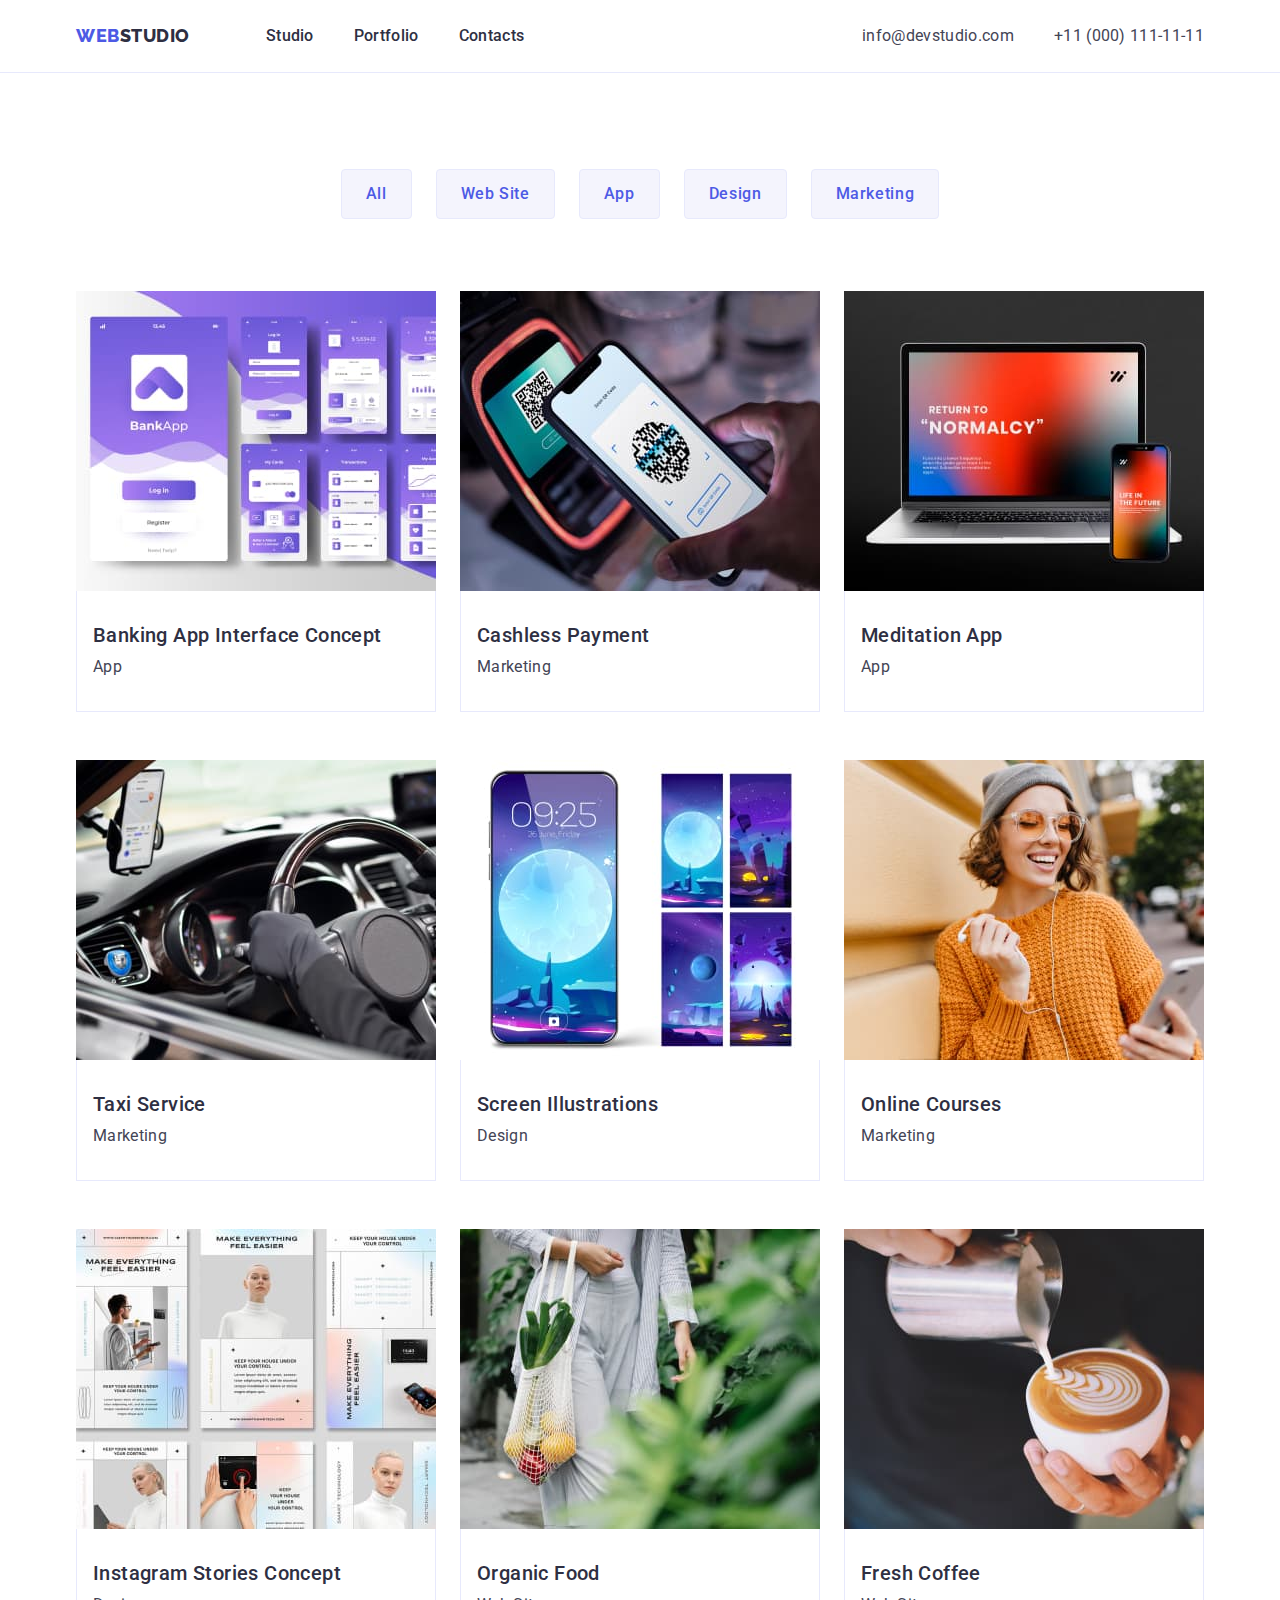
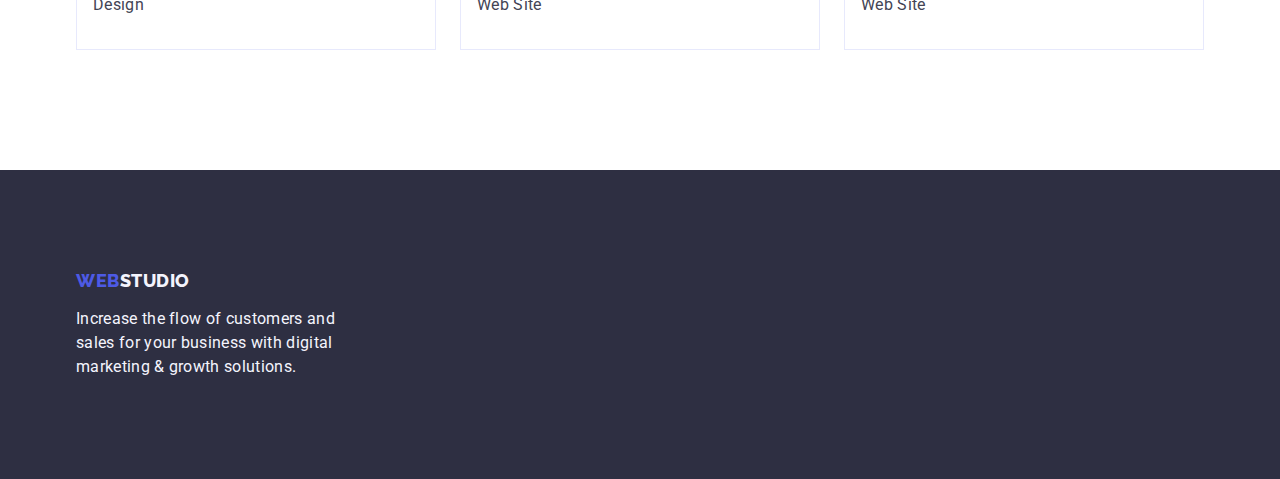
==== portfolio.html @ f9fb1934 "Initial commit" ====
<!DOCTYPE html>
<html lang="en">
  <head>
    <meta charset="UTF-8" />
    <meta http-equiv="X-UA-Compatible" content="IE=edge" />
    <meta name="viewport" content="width=device-width, initial-scale=1.0" />
    <title>Document</title>
    <link
      rel="stylesheet"
      href="https://cdnjs.cloudflare.com/ajax/libs/modern-normalize/1.1.0/modern-normalize.min.css"
    />
    <link rel="stylesheet" href="./css/styles.css" />
    <link rel="preconnect" href="https://fonts.googleapis.com" />
    <link rel="preconnect" href="https://fonts.gstatic.com" crossorigin />
    <link
      href="https://fonts.googleapis.com/css2?family=Delicious+Handrawn&family=Montserrat:wght@400;500;600&family=Roboto:wght@400;500;700&display=swap"
      rel="stylesheet"
    />
    <link rel="preconnect" href="https://fonts.googleapis.com" />
    <link rel="preconnect" href="https://fonts.gstatic.com" crossorigin />
    <link
      href="https://fonts.googleapis.com/css2?family=Raleway:wght@800&display=swap"
      rel="stylesheet"
    />
  </head>
  <body>
    <header class="header">
      <div class="container header-block">
        <nav class="nav-list">
          <a class="header-logo link" href="./index.html">
            Web<span class="header-logo-blue">Studio</span></a
          >
          <ul class="list nav-item-list">
            <li class="header-item">
              <a class="header-link link" href="./index.html">Studio</a>
            </li>
            <li class="header-item">
              <a class="header-link link" href="./portfolio.html">Portfolio</a>
            </li>
            <li class="header-item">
              <a class="header-link link" href="">Contacts</a>
            </li>
          </ul>
        </nav>
        <address class="address">
          <ul class="list address-list">
            <li>
              <a class="address-link link" href="mailto:info@devstudio.com"
                >info@devstudio.com</a
              >
            </li>
            <li>
              <a class="address-link link" href="tel:+110001111111"
                >+11 (000) 111-11-11</a
              >
            </li>
          </ul>
        </address>
      </div>
    </header>
    <main>
      <section class="section-portfolio">
        <div class="container">
          <h1 class="filter-title" hidden>Portfolio</h1>
          <!-- Portfolio. Filter -->
          <ul class="list portfolio-filter-list">
            <li>
              <button class="filter-btn" type="button">All</button>
            </li>
            <li>
              <button class="filter-btn" type="button">Web Site</button>
            </li>
            <li>
              <button class="filter-btn" type="button">App</button>
            </li>
            <li>
              <button class="filter-btn" type="button">Design</button>
            </li>
            <li>
              <button class="filter-btn" type="button">Marketing</button>
            </li>
          </ul>
          <!-- Portfolio -->
          <ul class="list portfolio-list">
            <li class="portfolio-item">
              <a class="portfolio-link link" href="">
                <img
                  class="portfolio-img"
                  src="./images/portfolio/portfolio1.jpg"
                  alt="Banking App Interface Concept"
                  width="360"
                  height="300"
                />
                <div class="portfolio-card-content">
                  <h2 class="portfolio-title">Banking App Interface Concept</h2>
                  <p class="portfolio-uppertitle">App</p>
                </div>
              </a>
            </li>
            <li class="portfolio-item">
              <a class="portfolio-link link" href="">
                <img
                  class="portfolio-img"
                  src="./images/portfolio/portfolio2.jpg"
                  alt="Cashless Payment"
                  width="360"
                  height="300"
                />
                <div class="portfolio-card-content">
                  <h2 class="portfolio-title">Cashless Payment</h2>
                  <p class="portfolio-uppertitle">Marketing</p>
                </div>
              </a>
            </li>
            <li class="portfolio-item">
              <a class="portfolio-link link" href="">
                <img
                  class="portfolio-img"
                  src="./images/portfolio/portfolio3.jpg"
                  alt="Meditation App"
                  width="360"
                  height="300"
                />
                <div class="portfolio-card-content">
                  <h2 class="portfolio-title">Meditation App</h2>
                  <p class="portfolio-uppertitle">App</p>
                </div>
              </a>
            </li>
            <li class="portfolio-item">
              <a class="portfolio-link link" href="">
                <img
                  class="portfolio-img"
                  src="./images/portfolio/portfolio4.jpg"
                  alt="Taxi Service"
                  width="360"
                  height="300"
                />
                <div class="portfolio-card-content">
                  <h2 class="portfolio-title">Taxi Service</h2>
                  <p class="portfolio-uppertitle">Marketing</p>
                </div>
              </a>
            </li>
            <li class="portfolio-item">
              <a class="portfolio-link link" href="">
                <img
                  class="portfolio-img"
                  src="./images/portfolio/portfolio5.jpg"
                  alt="Screen Illustrations"
                  width="360"
                  height="300"
                />
                <div class="portfolio-card-content">
                  <h2 class="portfolio-title">Screen Illustrations</h2>
                  <p class="portfolio-uppertitle">Design</p>
                </div>
              </a>
            </li>
            <li class="portfolio-item">
              <a class="portfolio-link link" href="">
                <img
                  class="portfolio-img"
                  src="./images/portfolio/portfolio6.jpg"
                  alt="Online Courses"
                  width="360"
                  height="300"
                />
                <div class="portfolio-card-content">
                  <h2 class="portfolio-title">Online Courses</h2>
                  <p class="portfolio-uppertitle">Marketing</p>
                </div>
              </a>
            </li>
            <li class="portfolio-item">
              <a class="portfolio-link link" href="">
                <img
                  class="portfolio-img"
                  src="./images/portfolio/portfolio7.jpg"
                  alt="Instagram Stories Concept"
                  width="360"
                  height="300"
                />
                <div class="portfolio-card-content">
                  <h2 class="portfolio-title">Instagram Stories Concept</h2>
                  <p class="portfolio-uppertitle">Design</p>
                </div>
              </a>
            </li>
            <li class="portfolio-item">
              <a class="portfolio-link link" href="">
                <img
                  class="portfolio-img"
                  src="./images/portfolio/portfolio8.jpg"
                  alt="Organic Food"
                  width="360"
                  height="300"
                />
                <div class="portfolio-card-content">
                  <h2 class="portfolio-title">Organic Food</h2>
                  <p class="portfolio-uppertitle">Web Site</p>
                </div>
              </a>
            </li>
            <li class="portfolio-item">
              <a class="portfolio-link link" href="">
                <img
                  class="portfolio-img"
                  src="./images/portfolio/portfolio9.jpg"
                  alt="Fresh Coffee"
                  width="360"
                  height="300"
                />
                <div class="portfolio-card-content">
                  <h2 class="portfolio-title">Fresh Coffee</h2>
                  <p class="portfolio-uppertitle">Web Site</p>
                </div>
              </a>
            </li>
          </ul>
        </div>
      </section>
    </main>
    <footer class="footer section-footer">
      <div class="container footer-block">
        <a class="footer-logo link" href="./index.html">
          Web<span class="footer-logo-cloud">Studio</span></a
        >
        <p class="footer-uppertitle">
          Increase the flow of customers and sales for your business with
          digital marketing & growth solutions.
        </p>
      </div>
    </footer>
  </body>
</html>
---- css/styles.css ----
:root {
  --primary-color-navyblue: #2e2f42;
  --color-iris: #4d5ae5;
  --color-ocean: #404bbf;
  --color-green: #31d0aa;
  --color-slate: #434455;
  --color-lightslate: #8e8f99;
  --color-cornflower: #e7e9fc;
  --color-cloud: #f4f4fd;
  --color-navybluemodal: #2e2f42;
  --color-grey: #2e2f42;
  --color-white: #ffffff;
  --color-dairy: #fcfcfc;
}
/* Base styles */
body {
  font-family: Roboto, sans-serif;
  color: var(--color-slate);
  background-color: var(--color-white);
}
p,
h1,
h2,
h3,
h4,
h5 {
  margin: 0;
}
ul {
  margin: 0;
  padding-left: 0;
}
.container {
  width: 1158px;
  margin: 0 auto;
  padding-left: 15px;
  padding-right: 15px;
}

/* Header styles */
.header {
  border-bottom: 1px solid #e7e9fc;
}
.header-block {
  display: flex;
  justify-content: space-between;
  align-items: center;
}
.nav-list {
  display: flex;
  align-items: center;
}
.nav-item-list {
  display: flex;
  gap: 40px;
}
.header-logo {
  font-family: Raleway, sans-serif;
  font-weight: 800;
  font-size: 18px;
  line-height: 1.17;
  letter-spacing: 0.03em;
  text-transform: uppercase;
  color: var(--color-iris);
  margin-right: 76px;
}
.link {
  text-decoration: none;
}
.header-logo-blue {
  color: var(--primary-color-navyblue);
}
.list {
  list-style: none;
}
.header-item {
  padding-top: 24px;
  padding-bottom: 24px;
}
.header-link {
  font-weight: 500;
  font-size: 16px;
  line-height: 1.5;
  letter-spacing: 0.02em;
  text-decoration: none;
  color: var(--primary-color-navyblue);
  padding-top: 24px;
  padding-bottom: 24px;
}
.header-link:hover,
.header-link:focus {
  color: var(--color-ocean);
}
.address {
  font-style: normal;
}
.address-list {
  display: flex;
  gap: 40px;
  align-items: center;
  padding-left: 0;
}
.address-link {
  font-weight: 400;
  font-size: 16px;
  line-height: 1.5;
  letter-spacing: 0.02em;
  color: var(--color-slate);
}
.address-link:hover,
.address-link:focus {
  color: var(--color-ocean);
}

/* Hero styles */
.hero {
  background-color: var(--primary-color-navyblue);
}
.section-hero {
  padding-top: 188px;
  padding-bottom: 188px;
}
.hero-title {
  font-weight: 700;
  font-size: 56px;
  line-height: 1.07;
  letter-spacing: 0.02em;
  text-decoration: none;
  text-align: center;
  color: var(--color-white);
  margin-bottom: 48px;
  max-width: 496px;
  margin-right: auto;
  margin-left: auto;
}
.hero-btn {
  font-family: Roboto, sans-serif;
  font-weight: 500;
  font-size: 16px;
  line-height: 1.5;
  letter-spacing: 0.04em;
  color: var(--color-white);
  background-color: var(--color-iris);
  cursor: pointer;
  display: block;
  margin-right: auto;
  margin-left: auto;
  min-width: 169px;
  height: 56px;
  border: none;
  border-radius: 4px;
}
.hero-btn:hover,
.hero-btn:focus {
  background-color: var(--color-ocean);
}
/* Portfolio. Filter styles */
.filter-btn {
  font-family: Roboto, sans-serif;
  font-weight: 500;
  font-size: 16px;
  line-height: 1.5;
  letter-spacing: 0.04em;
  text-decoration: none;
  cursor: pointer;
  color: var(--color-iris);
  background-color: var(--color-cloud);
  padding: 12px 24px 12px 24px;
  border-radius: 4px;
  border: 1px solid #e7e9fc;
}
.filter-btn:hover,
.filter-btn:focus {
  color: var(--color-white);
  background-color: var(--color-ocean);
  border: 1px solid transparent;
}
/* Portfolio styles */
.section-portfolio {
  padding-top: 96px;
  padding-bottom: 120px;
}
.portfolio-filter-list {
  display: flex;
  justify-content: center;
  gap: 24px;
  margin-bottom: 72px;
}
.portfolio-list {
  display: flex;
  flex-wrap: wrap;
  column-gap: 24px;
  row-gap: 48px;
}
.portfolio-item {
  width: calc((100% - 48px) / 3);
}
.portfolio-img {
  display: block;
}
.portfolio-link {
}
.portfolio-card-content {
  padding: 32px 16px;
  border: 1px solid #e7e9fc;
  border-top: none;
}
.portfolio-title {
  font-weight: 500;
  font-size: 20px;
  line-height: 1.2;
  letter-spacing: 0.02em;
  color: var(--primary-color-navyblue);
  margin-bottom: 8px;
}
.portfolio-uppertitle {
  font-weight: 400;
  font-size: 16px;
  line-height: 1.5;
  letter-spacing: 0.02em;
  color: var(--color-slate);
}

/* Our Work styles*/
.section-ourwork {
  padding-top: 120px;
  padding-bottom: 120px;
}
.ourwork-block {
}
.ourwork-list-block {
  display: flex;
  gap: 24px;
}
.ourwork-list {
  width: calc((100% - 72px) / 4);
}
.work-title {
  font-weight: 500;
  font-size: 20px;
  line-height: 1.2;
  letter-spacing: 0.02em;
  color: var(--primary-color-navyblue);
  margin-bottom: 8px;
}
.work-uppertitle {
  font-weight: 400;
  font-size: 16px;
  line-height: 1.5;
  letter-spacing: 0.02em;
  color: var(--color-slate);
}
/* We Doing styles */
.wedoing {
  padding-bottom: 120px;
}
.wedoing-title {
  font-weight: 700;
  font-size: 36px;
  line-height: 1.11;
  letter-spacing: 0.02em;
  text-transform: capitalize;
  text-align: center;
  color: var(--primary-color-navyblue);
  margin-bottom: 72px;
}
.wedoing-list-block {
  display: flex;
  gap: 24px;
}
.wedoing-list {
  width: calc((100% - 48px) / 3);
}
.wedoing-img {
  display: block;
}
/* Our Team styles */
.ourteam {
  background-color: var(--color-cloud);
  padding-top: 120px;
  padding-bottom: 120px;
}
.ourteam-title {
  font-weight: 700;
  font-size: 36px;
  line-height: 1.11;
  letter-spacing: 0.02em;
  text-transform: capitalize;
  text-align: center;
  color: var(--primary-color-navyblue);
  margin-bottom: 72px;
}
.ourteam-list-block {
  display: flex;
  gap: 24px;
}
.ourteam-item {
  background-color: var(--color-white);
  width: calc((100% - 72px) / 4);
  border-radius: 0px 0px 4px 4px;
}
.ourteam-img {
  display: block;
}
.ourteam-card-content {
  display: block;
  padding: 32px 16px;
  border-radius: 0px 0px 4px 4px;
}
.ourteam-title-name {
  font-weight: 500;
  font-size: 20px;
  line-height: 1.2;
  letter-spacing: 0.02em;
  text-transform: capitalize;
  color: var(--primary-color-navyblue);
  text-align: center;
  margin-bottom: 8px;
}
.ourteam-uppertitle {
  font-weight: 400;
  font-size: 16px;
  line-height: 1.5;
  letter-spacing: 0.02em;
  color: var(--color-slate);
  text-align: center;
}
/* Footer styles */
.footer {
  background-color: var(--primary-color-navyblue);
}
.section-footer {
  padding-top: 100px;
  padding-bottom: 100px;
}
.footer-block {
}
.footer-logo {
  font-family: Raleway, sans-serif;
  font-weight: 800;
  font-size: 18px;
  line-height: 1.17;
  letter-spacing: 0.03em;
  text-decoration: none;
  text-transform: uppercase;
  color: var(--color-iris);
  display: inline-block;
  margin-bottom: 16px;
}
.footer-logo-cloud {
  color: var(--color-cloud);
}
.footer-uppertitle {
  font-weight: 400;
  font-size: 16px;
  line-height: 1.5;
  letter-spacing: 0.02em;
  color: var(--color-cloud);
  max-width: 264px;
}
/*  */
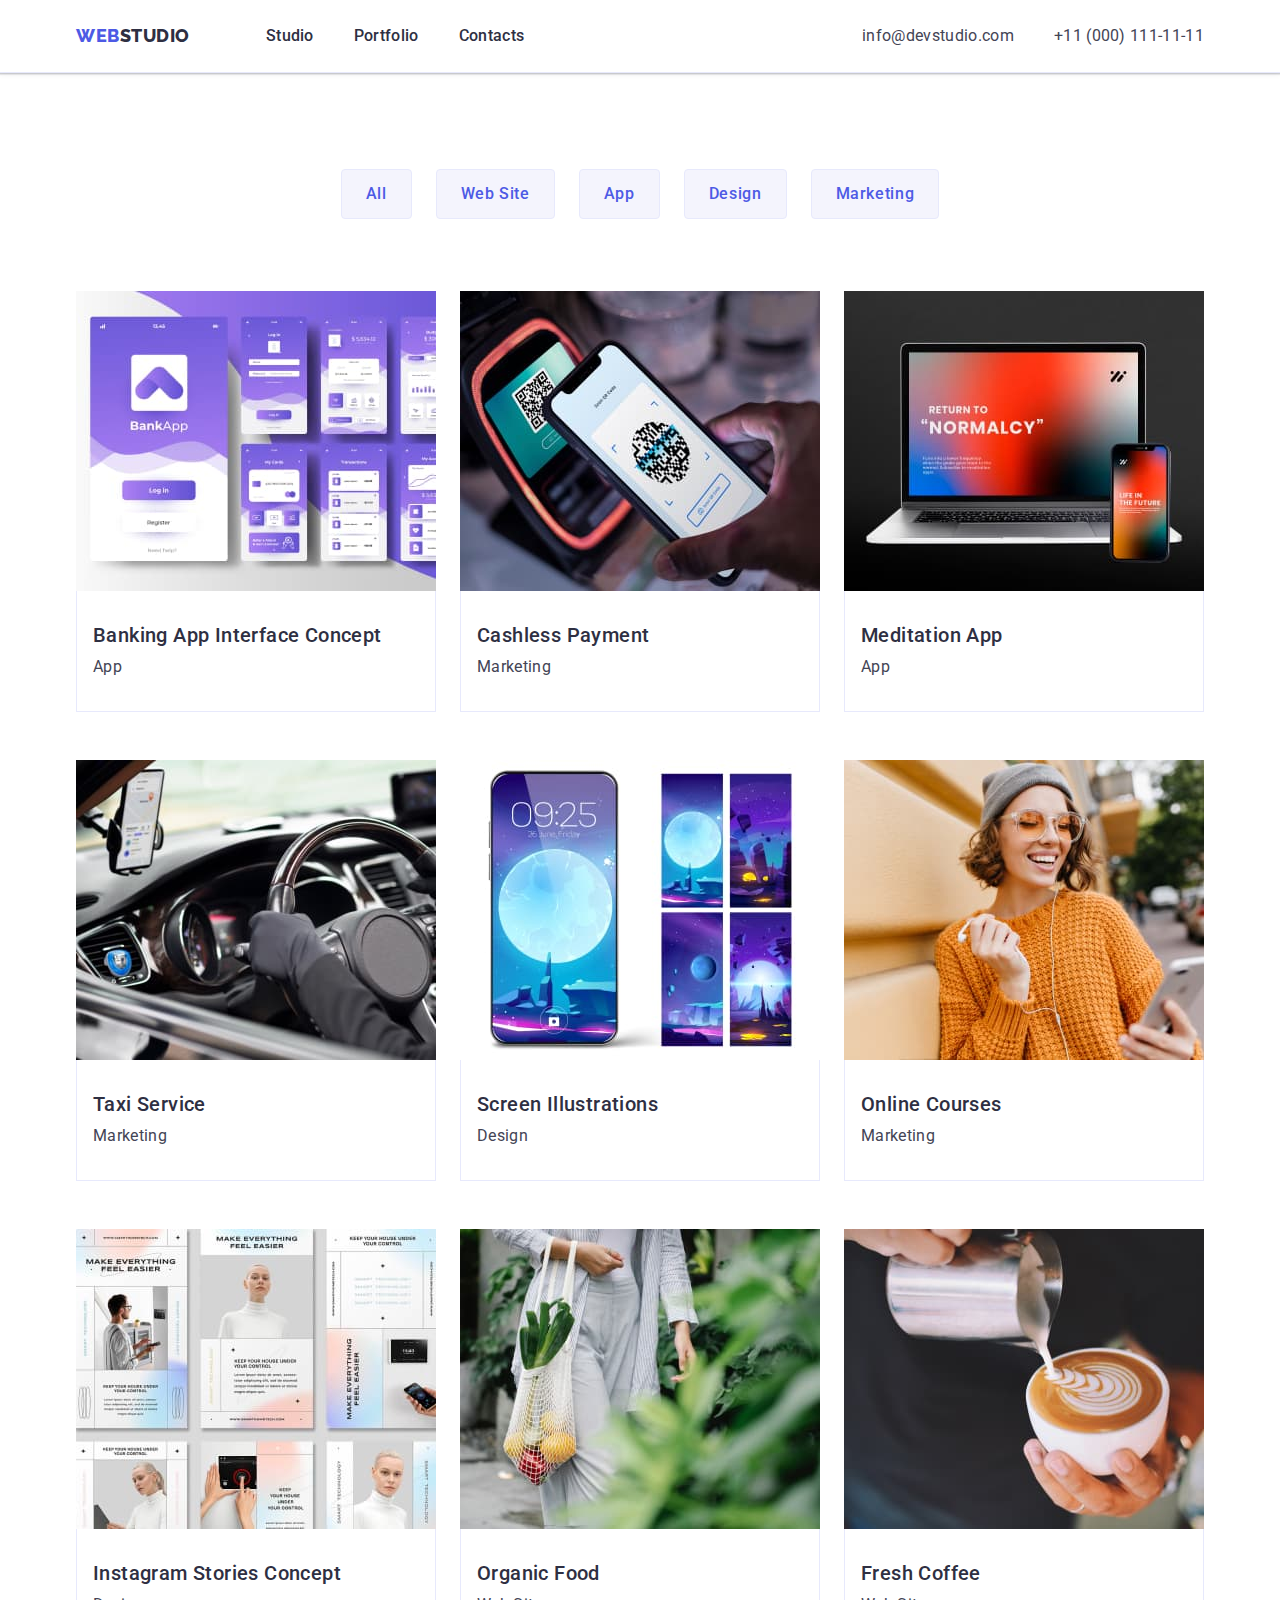
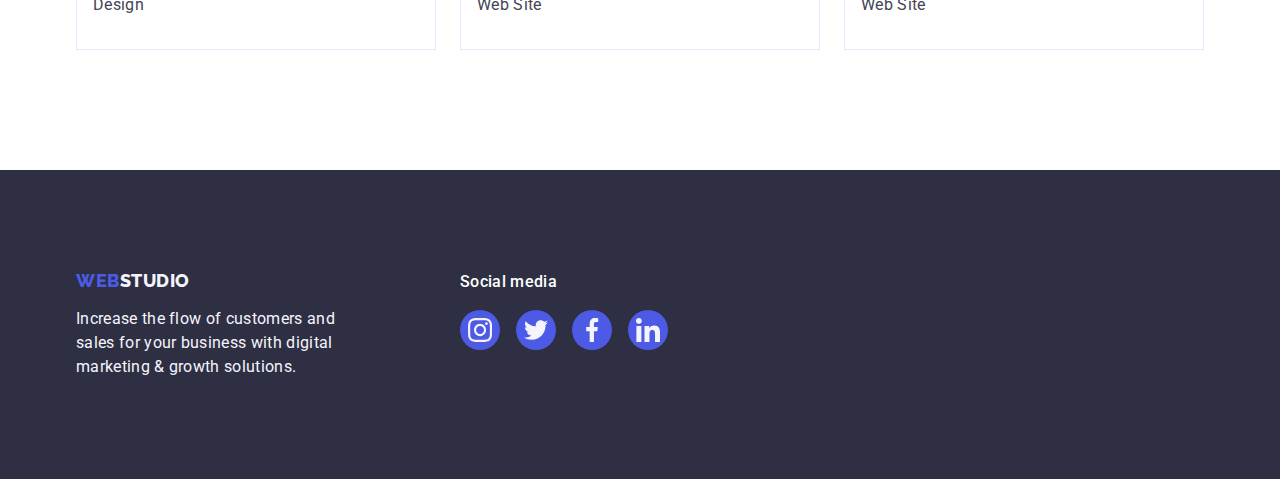
==== commit 7be44948: "homework4 08:58" ====
--- a/portfolio.html
+++ b/portfolio.html
@@ -64,7 +64,7 @@
           <h1 class="filter-title" hidden>Portfolio</h1>
           <!-- Portfolio. Filter -->
           <ul class="list portfolio-filter-list">
-            <li>
+            <li class="portfolio-btn">
               <button class="filter-btn" type="button">All</button>
             </li>
             <li>
@@ -222,14 +222,49 @@
       </section>
     </main>
     <footer class="footer section-footer">
-      <div class="container footer-block">
-        <a class="footer-logo link" href="./index.html">
-          Web<span class="footer-logo-cloud">Studio</span></a
-        >
-        <p class="footer-uppertitle">
-          Increase the flow of customers and sales for your business with
-          digital marketing & growth solutions.
-        </p>
+      <div class="container footer-list">
+        <div class="footer-block">
+          <a class="footer-logo link" href="./index.html">
+            Web<span class="footer-logo-cloud">Studio</span></a
+          >
+          <p class="footer-uppertitle">
+            Increase the flow of customers and sales for your business with
+            digital marketing & growth solutions.
+          </p>
+        </div>
+        <div class="footer-block-social">
+          <p class="footer-uppertitle-social">Social media</p>
+          <ul class="list footer-list-social">
+            <li class="footer-link">
+              <a href="" class="footer-link-social">
+                <svg width="24" height="24" class="footer-social-icon">
+                  <use href="./images/icon.svg#icon-instagram"></use>
+                </svg>
+              </a>
+            </li>
+            <li class="footer-link">
+              <a href="" class="footer-link-social">
+                <svg width="24" height="24" class="footer-social-icon">
+                  <use href="./images/icon.svg#icon-twitter"></use>
+                </svg>
+              </a>
+            </li>
+            <li class="footer-link">
+              <a href="" class="footer-link-social">
+                <svg width="24" height="24" class="footer-social-icon">
+                  <use href="./images/icon.svg#icon-facebook"></use>
+                </svg>
+              </a>
+            </li>
+            <li class="footer-link">
+              <a href="" class="footer-link-social">
+                <svg width="24" height="24" class="footer-social-icon">
+                  <use href="./images/icon.svg#icon-linkedin"></use>
+                </svg>
+              </a>
+            </li>
+          </ul>
+        </div>
       </div>
     </footer>
   </body>
--- a/css/styles.css
+++ b/css/styles.css
@@ -40,6 +40,8 @@
 /* Header styles */
 .header {
   border-bottom: 1px solid #e7e9fc;
+  box-shadow: 0px 2px 1px rgba(46, 47, 66, 0.08),
+    0px 1px 1px rgba(46, 47, 66, 0.16), 0px 1px 6px rgba(46, 47, 66, 0.08);
 }
 .header-block {
   display: flex;
@@ -115,6 +117,15 @@
 /* Hero styles */
 .hero {
   background-color: var(--primary-color-navyblue);
+  background-image: linear-gradient(
+      rgba(46, 47, 66, 0.7),
+      rgba(46, 47, 66, 0.7)
+    ),
+    url("../images/people-office-1.jpg");
+  background-repeat: no-repeat;
+  background-size: cover;
+  background-position: center;
+  max-width: 1440px;
 }
 .section-hero {
   padding-top: 188px;
@@ -174,6 +185,8 @@
   color: var(--color-white);
   background-color: var(--color-ocean);
   border: 1px solid transparent;
+  box-shadow: 0px 3px 1px rgba(0, 0, 0, 0.1), 0px 2px 1px rgba(0, 0, 0, 0.08),
+    0px 2px 2px rgba(0, 0, 0, 0.12);
 }
 /* Portfolio styles */
 .section-portfolio {
@@ -186,6 +199,8 @@
   gap: 24px;
   margin-bottom: 72px;
 }
+.portfolio-btn {
+}
 .portfolio-list {
   display: flex;
   flex-wrap: wrap;
@@ -194,6 +209,11 @@
 }
 .portfolio-item {
   width: calc((100% - 48px) / 3);
+}
+.portfolio-item:hover,
+.portfolio-item:focus {
+  box-shadow: 0px 1px 6px rgba(46, 47, 66, 0.08),
+    0px 1px 1px rgba(46, 47, 66, 0.16), 0px 2px 1px rgba(46, 47, 66, 0.08);
 }
 .portfolio-img {
   display: block;
@@ -235,6 +255,15 @@
 .ourwork-list {
   width: calc((100% - 72px) / 4);
 }
+.icon-ourwork {
+  display: flex;
+  height: 112px;
+  justify-content: center;
+  align-items: center;
+  margin-bottom: 8px;
+  background: #f4f4fd;
+  border-radius: 4px;
+}
 .work-title {
   font-weight: 500;
   font-size: 20px;
@@ -298,14 +327,17 @@
   background-color: var(--color-white);
   width: calc((100% - 72px) / 4);
   border-radius: 0px 0px 4px 4px;
+  box-shadow: 0px 1px 6px rgba(46, 47, 66, 0.08),
+    0px 1px 1px rgba(46, 47, 66, 0.16), 0px 2px 1px rgba(46, 47, 66, 0.08);
 }
 .ourteam-img {
   display: block;
 }
 .ourteam-card-content {
   display: block;
-  padding: 32px 16px;
   border-radius: 0px 0px 4px 4px;
+  padding-top: 32px;
+  padding-bottom: 32px;
 }
 .ourteam-title-name {
   font-weight: 500;
@@ -324,6 +356,76 @@
   letter-spacing: 0.02em;
   color: var(--color-slate);
   text-align: center;
+  margin-bottom: 8px;
+}
+.ourteam-icon-block {
+  display: flex;
+  justify-content: center;
+  gap: 24px;
+}
+.ourteam-link-icon {
+  width: 40px;
+  height: 40px;
+}
+.ourteam-link-social {
+  display: flex;
+  width: 100%;
+  height: 100%;
+  justify-content: center;
+  align-items: center;
+  background-color: #4d5ae5;
+  border-radius: 50%;
+}
+.ourteam-link-social:focus,
+.ourteam-link-social:hover {
+  background-color: #404bbf;
+}
+.ourteam-social-icon {
+  fill: #f4f4fd;
+}
+/* Customers */
+.customers {
+  padding-top: 120px;
+  padding-bottom: 120px;
+}
+.customers-title {
+  font-weight: 700;
+  font-size: 36px;
+  line-height: 1.1;
+  letter-spacing: 0.02em;
+  text-transform: capitalize;
+  text-align: center;
+  color: var(--primary-color-navyblue);
+  margin-bottom: 72px;
+}
+.customers-list-block {
+  display: flex;
+  justify-content: space-between;
+  gap: 24px;
+  align-items: center;
+  height: 88px;
+}
+.customers-list {
+  width: 168px;
+  height: 88px;
+}
+.customers-link:hover,
+.customers-link:focus {
+  border: 1px solid #404bbf;
+  color: var(--color-ocean);
+}
+.customers-link {
+  display: flex;
+  width: 100%;
+  height: 100%;
+  justify-content: center;
+  align-items: center;
+  color: var(--color-lightslate);
+  border: 1px solid #8e8f99;
+  border-radius: 4px;
+}
+.customers-icon {
+  fill: currentColor;
 }
 /* Footer styles */
 .footer {
@@ -332,8 +434,14 @@
 .section-footer {
   padding-top: 100px;
   padding-bottom: 100px;
+  display: flex;
+}
+.footer-list {
+  display: flex;
+  align-items: baseline;
 }
 .footer-block {
+  margin-right: 120px;
 }
 .footer-logo {
   font-family: Raleway, sans-serif;
@@ -358,4 +466,42 @@
   color: var(--color-cloud);
   max-width: 264px;
 }
+.footer-block-social {
+  width: 208px;
+}
+.footer-uppertitle-social {
+  font-weight: 500;
+  font-size: 16px;
+  line-height: 1.5;
+  letter-spacing: 0.02em;
+  color: var(--color-white);
+  margin-bottom: 16px;
+}
+.footer-list-social {
+  display: flex;
+  justify-content: space-between;
+  align-items: center;
+  gap: 16px;
+}
+.footer-link {
+  width: 40px;
+  height: 40px;
+}
+.footer-link-social {
+  display: flex;
+  width: 100%;
+  height: 100%;
+  justify-content: center;
+  align-items: center;
+  background-color: var(--color-iris);
+  border-radius: 50%;
+}
+.footer-link-social:hover,
+.footer-link-social:focus {
+  background-color: var(--color-green);
+}
+
+.footer-social-icon {
+  fill: #f4f4fd;
+}
 /*  */
